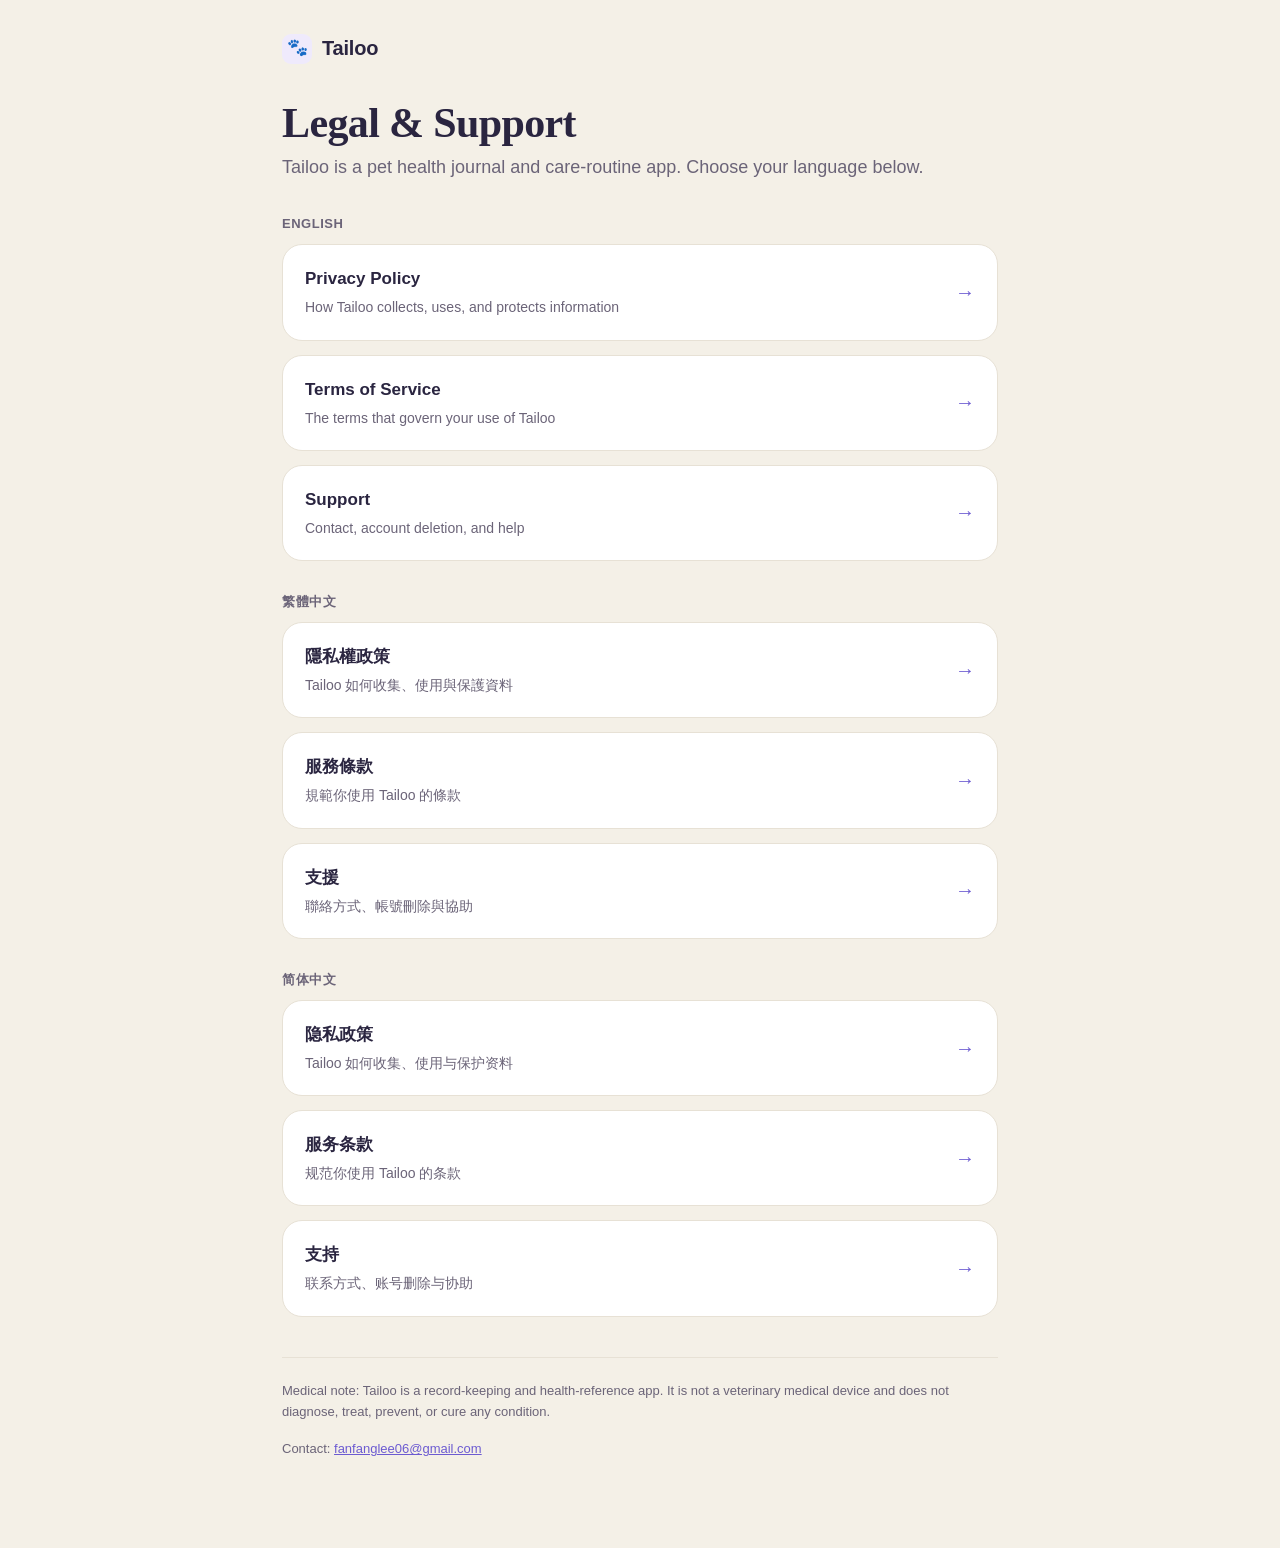
==== index.html @ 073a435c "Add files via upload" ====
<!DOCTYPE html>
<html lang="en">
<head>
<meta charset="utf-8">
<meta name="viewport" content="width=device-width, initial-scale=1">
<title>Tailoo — Legal &amp; Support</title>
<meta name="description" content="Tailoo pet health journal — Privacy Policy, Terms of Service, and Support in English, 繁體中文, and 简体中文.">
<link rel="stylesheet" href="assets/style.css">
</head>
<body>
<main class="wrap">
  <div class="topbar">
    <span class="brand"><span class="paw">🐾</span> Tailoo</span>
  </div>

  <h1>Legal &amp; Support</h1>
  <p class="lede">Tailoo is a pet health journal and care‑routine app. Choose your language below.</p>

  <p class="langcol-title">English</p>
  <div class="grid">
    <a class="linkcard" href="en/privacy.html"><span><span class="t">Privacy Policy</span><span class="d">How Tailoo collects, uses, and protects information</span></span><span class="arrow">→</span></a>
    <a class="linkcard" href="en/terms.html"><span><span class="t">Terms of Service</span><span class="d">The terms that govern your use of Tailoo</span></span><span class="arrow">→</span></a>
    <a class="linkcard" href="en/support.html"><span><span class="t">Support</span><span class="d">Contact, account deletion, and help</span></span><span class="arrow">→</span></a>
  </div>

  <p class="langcol-title">繁體中文</p>
  <div class="grid">
    <a class="linkcard" href="zh-Hant/privacy.html"><span><span class="t">隱私權政策</span><span class="d">Tailoo 如何收集、使用與保護資料</span></span><span class="arrow">→</span></a>
    <a class="linkcard" href="zh-Hant/terms.html"><span><span class="t">服務條款</span><span class="d">規範你使用 Tailoo 的條款</span></span><span class="arrow">→</span></a>
    <a class="linkcard" href="zh-Hant/support.html"><span><span class="t">支援</span><span class="d">聯絡方式、帳號刪除與協助</span></span><span class="arrow">→</span></a>
  </div>

  <p class="langcol-title">简体中文</p>
  <div class="grid">
    <a class="linkcard" href="zh-Hans/privacy.html"><span><span class="t">隐私政策</span><span class="d">Tailoo 如何收集、使用与保护资料</span></span><span class="arrow">→</span></a>
    <a class="linkcard" href="zh-Hans/terms.html"><span><span class="t">服务条款</span><span class="d">规范你使用 Tailoo 的条款</span></span><span class="arrow">→</span></a>
    <a class="linkcard" href="zh-Hans/support.html"><span><span class="t">支持</span><span class="d">联系方式、账号删除与协助</span></span><span class="arrow">→</span></a>
  </div>

  <div class="footer">
    <p>Medical note: Tailoo is a record‑keeping and health‑reference app. It is not a veterinary medical device and does not diagnose, treat, prevent, or cure any condition.</p>
    <p>Contact: <a href="mailto:fanfanglee06@gmail.com">fanfanglee06@gmail.com</a></p>
  </div>
</main>
</body>
</html>
---- assets/style.css ----
:root {
  --bg: #f4f0e7;
  --card: #ffffff;
  --ink: #2a2540;
  --muted: #6b6478;
  --accent: #6c5bd1;
  --accent-soft: #efeafc;
  --line: #e7e1d5;
  --radius: 20px;
  --maxw: 760px;
}

* { box-sizing: border-box; }

html { -webkit-text-size-adjust: 100%; }

body {
  margin: 0;
  background: var(--bg);
  color: var(--ink);
  font-family: -apple-system, BlinkMacSystemFont, "Segoe UI", Roboto,
    "Helvetica Neue", "PingFang TC", "Noto Sans TC", sans-serif;
  line-height: 1.65;
  -webkit-font-smoothing: antialiased;
}

.wrap {
  max-width: var(--maxw);
  margin: 0 auto;
  padding: 32px 22px 72px;
}

/* Brand header */
.brand {
  display: flex;
  align-items: center;
  gap: 10px;
  font-weight: 800;
  font-size: 20px;
  letter-spacing: -0.01em;
  color: var(--ink);
  text-decoration: none;
}
.brand .paw {
  width: 30px; height: 30px;
  display: grid; place-items: center;
  background: var(--accent-soft);
  border-radius: 9px;
  color: var(--accent);
  font-size: 17px;
}

.topbar {
  display: flex;
  align-items: center;
  justify-content: space-between;
  margin-bottom: 34px;
}
.back {
  color: var(--accent);
  text-decoration: none;
  font-weight: 600;
  font-size: 14px;
}
.back:hover { text-decoration: underline; }

/* Language switcher */
.langnav { font-size: 14px; color: var(--muted); display: flex; gap: 8px; align-items: center; }
.langnav a { color: var(--accent); text-decoration: none; font-weight: 600; }
.langnav a:hover { text-decoration: underline; }
.langnav a.active { color: var(--ink); text-decoration: none; cursor: default; }
.langnav .sep { color: var(--line); }

/* Landing language columns */
.langcol-title {
  font-size: 13px; font-weight: 700; letter-spacing: .04em;
  text-transform: uppercase; color: var(--muted); margin: 30px 0 10px;
}

/* Titles */
h1 {
  font-family: Georgia, "Times New Roman", "Songti TC", serif;
  font-size: clamp(30px, 6vw, 42px);
  line-height: 1.15;
  margin: 6px 0 6px;
  letter-spacing: -0.015em;
}
.updated {
  color: var(--muted);
  font-size: 14px;
  margin: 0 0 28px;
}
.lede {
  font-size: 18px;
  color: var(--muted);
  margin: 0 0 30px;
}

h2 {
  font-size: 20px;
  margin: 34px 0 10px;
  letter-spacing: -0.01em;
}

p { margin: 0 0 16px; }
a { color: var(--accent); }

/* Card */
.card {
  background: var(--card);
  border: 1px solid var(--line);
  border-radius: var(--radius);
  padding: 26px 26px 8px;
  box-shadow: 0 1px 0 rgba(42, 37, 64, 0.02);
}

/* Landing link cards */
.grid { display: grid; gap: 14px; margin-top: 8px; }
.linkcard {
  display: flex;
  align-items: center;
  justify-content: space-between;
  gap: 16px;
  background: var(--card);
  border: 1px solid var(--line);
  border-radius: var(--radius);
  padding: 20px 22px;
  text-decoration: none;
  color: var(--ink);
  transition: transform .12s ease, border-color .12s ease;
}
.linkcard:hover { transform: translateY(-1px); border-color: var(--accent); }
.linkcard .t { display: block; font-weight: 700; font-size: 17px; }
.linkcard .d { display: block; color: var(--muted); font-size: 14px; margin-top: 3px; }
.linkcard .arrow { color: var(--accent); font-size: 20px; }

/* Callout */
.note {
  background: var(--accent-soft);
  border-radius: 14px;
  padding: 16px 18px;
  color: #40357a;
  font-size: 15px;
  margin: 20px 0;
}

.footer {
  margin-top: 40px;
  padding-top: 22px;
  border-top: 1px solid var(--line);
  color: var(--muted);
  font-size: 13px;
}
.footer a { color: var(--accent); }

code, .mono {
  font-family: ui-monospace, SFMono-Regular, Menlo, monospace;
  background: rgba(108, 91, 209, 0.08);
  padding: 1px 6px;
  border-radius: 6px;
  font-size: 0.92em;
}
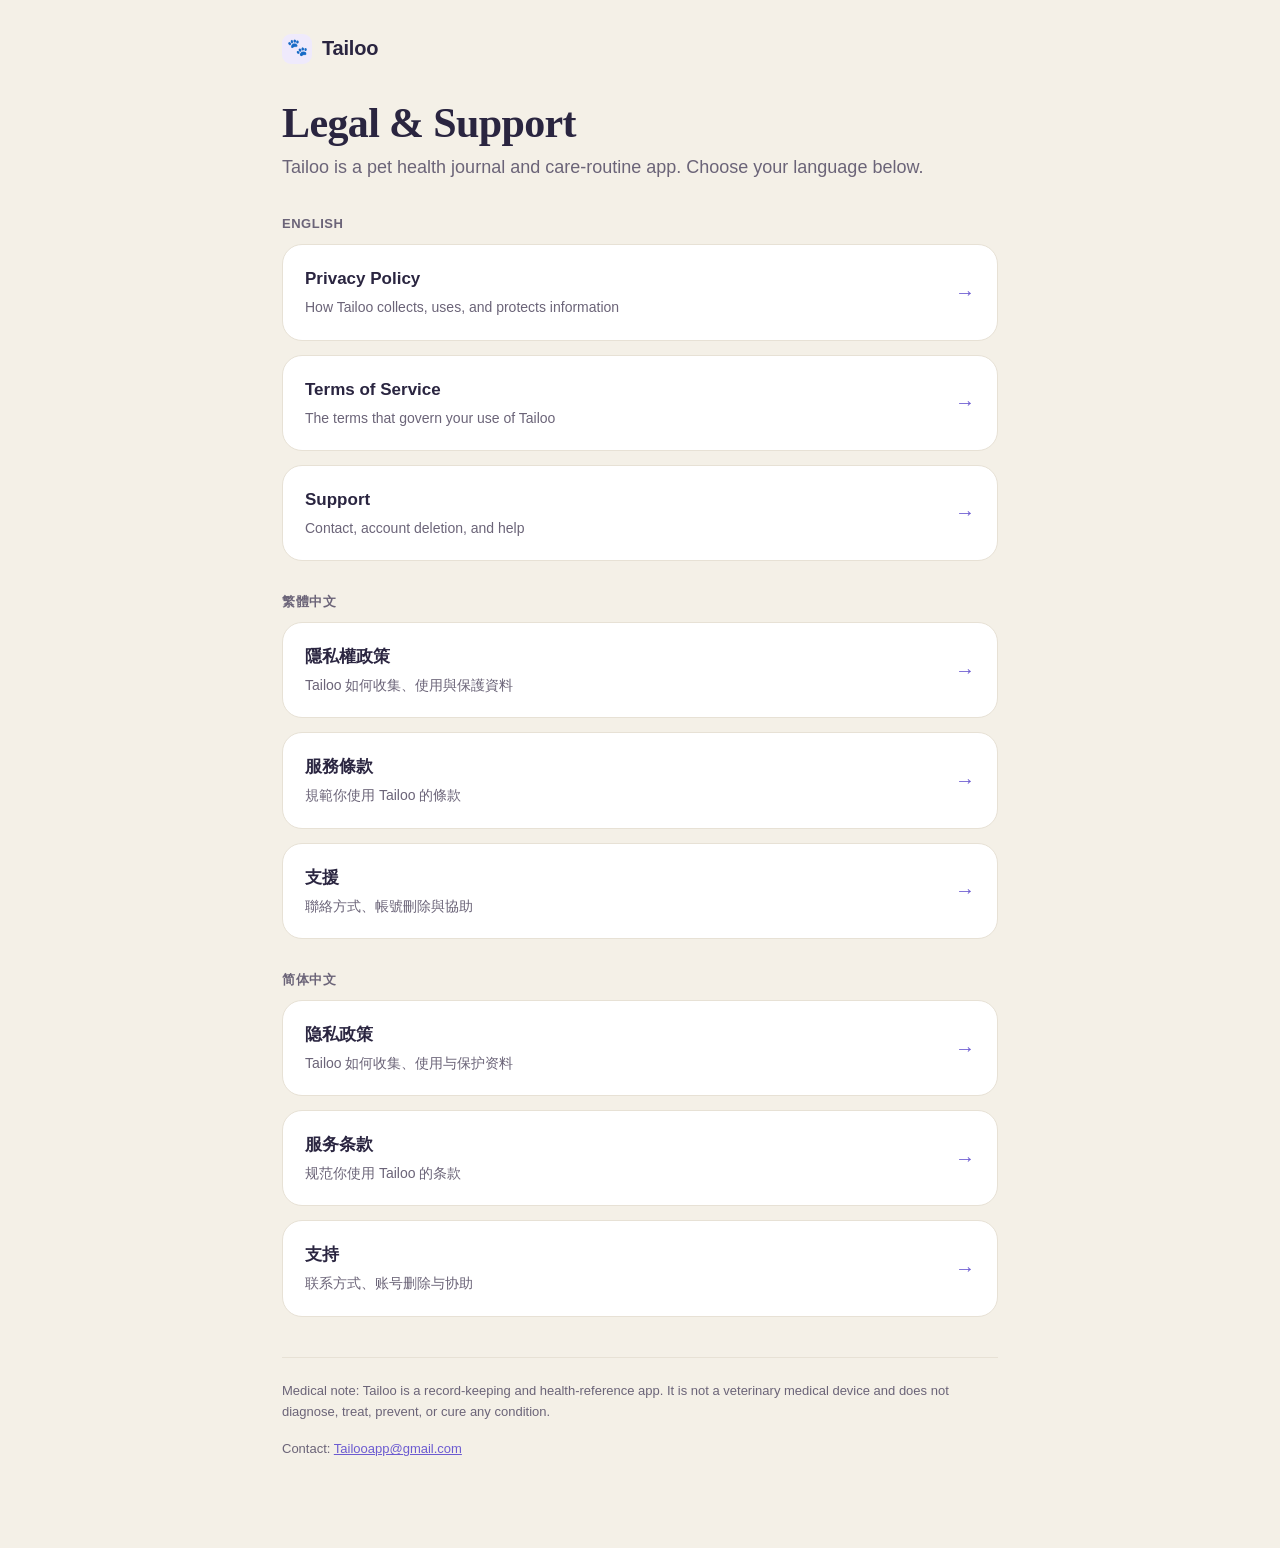
==== commit d1a9ccf9: "Switch contact address to Tailooapp@gmail.com" ====
--- a/index.html
+++ b/index.html
@@ -39,7 +39,7 @@
 
   <div class="footer">
     <p>Medical note: Tailoo is a record‑keeping and health‑reference app. It is not a veterinary medical device and does not diagnose, treat, prevent, or cure any condition.</p>
-    <p>Contact: <a href="mailto:fanfanglee06@gmail.com">fanfanglee06@gmail.com</a></p>
+    <p>Contact: <a href="mailto:Tailooapp@gmail.com">Tailooapp@gmail.com</a></p>
   </div>
 </main>
 </body>
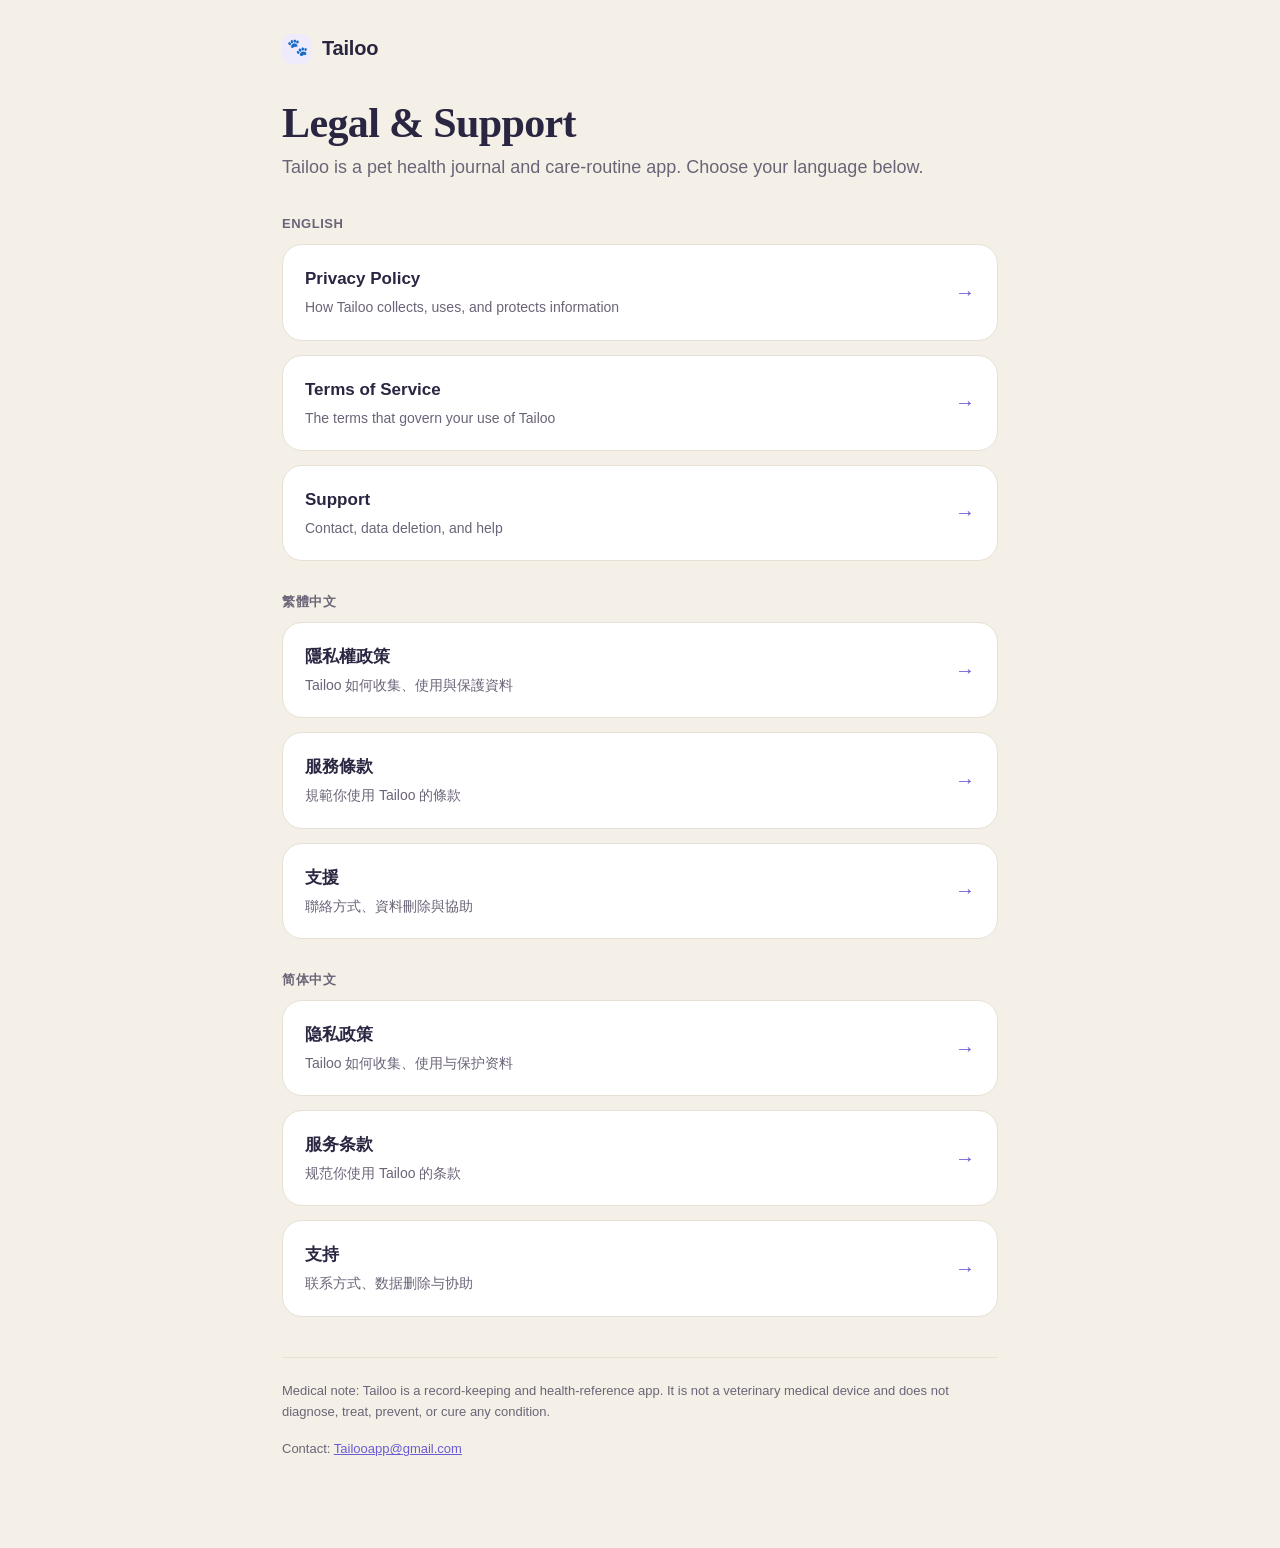
==== commit d4acd3fb: "Add files via upload" ====
--- a/index.html
+++ b/index.html
@@ -20,21 +20,21 @@
   <div class="grid">
     <a class="linkcard" href="en/privacy.html"><span><span class="t">Privacy Policy</span><span class="d">How Tailoo collects, uses, and protects information</span></span><span class="arrow">→</span></a>
     <a class="linkcard" href="en/terms.html"><span><span class="t">Terms of Service</span><span class="d">The terms that govern your use of Tailoo</span></span><span class="arrow">→</span></a>
-    <a class="linkcard" href="en/support.html"><span><span class="t">Support</span><span class="d">Contact, account deletion, and help</span></span><span class="arrow">→</span></a>
+    <a class="linkcard" href="en/support.html"><span><span class="t">Support</span><span class="d">Contact, data deletion, and help</span></span><span class="arrow">→</span></a>
   </div>
 
   <p class="langcol-title">繁體中文</p>
   <div class="grid">
     <a class="linkcard" href="zh-Hant/privacy.html"><span><span class="t">隱私權政策</span><span class="d">Tailoo 如何收集、使用與保護資料</span></span><span class="arrow">→</span></a>
     <a class="linkcard" href="zh-Hant/terms.html"><span><span class="t">服務條款</span><span class="d">規範你使用 Tailoo 的條款</span></span><span class="arrow">→</span></a>
-    <a class="linkcard" href="zh-Hant/support.html"><span><span class="t">支援</span><span class="d">聯絡方式、帳號刪除與協助</span></span><span class="arrow">→</span></a>
+    <a class="linkcard" href="zh-Hant/support.html"><span><span class="t">支援</span><span class="d">聯絡方式、資料刪除與協助</span></span><span class="arrow">→</span></a>
   </div>
 
   <p class="langcol-title">简体中文</p>
   <div class="grid">
     <a class="linkcard" href="zh-Hans/privacy.html"><span><span class="t">隐私政策</span><span class="d">Tailoo 如何收集、使用与保护资料</span></span><span class="arrow">→</span></a>
     <a class="linkcard" href="zh-Hans/terms.html"><span><span class="t">服务条款</span><span class="d">规范你使用 Tailoo 的条款</span></span><span class="arrow">→</span></a>
-    <a class="linkcard" href="zh-Hans/support.html"><span><span class="t">支持</span><span class="d">联系方式、账号删除与协助</span></span><span class="arrow">→</span></a>
+    <a class="linkcard" href="zh-Hans/support.html"><span><span class="t">支持</span><span class="d">联系方式、数据删除与协助</span></span><span class="arrow">→</span></a>
   </div>
 
   <div class="footer">
